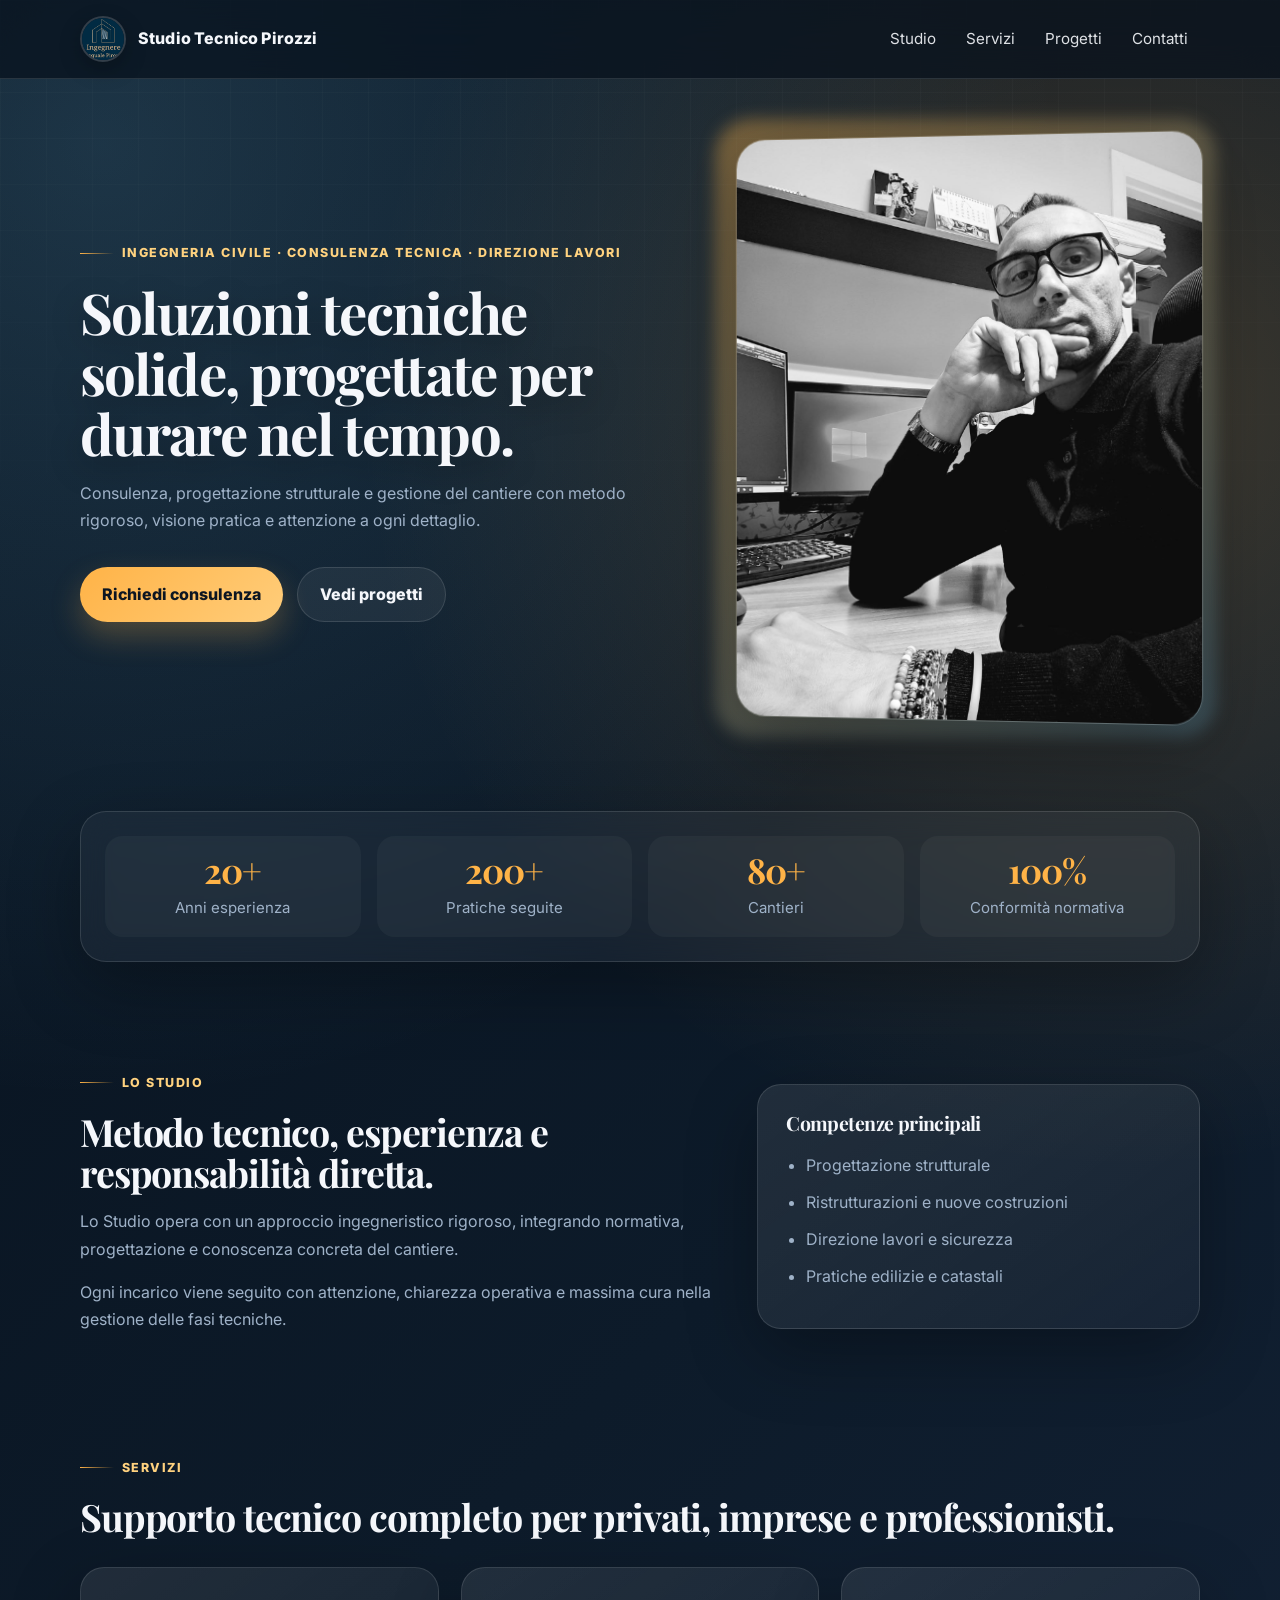
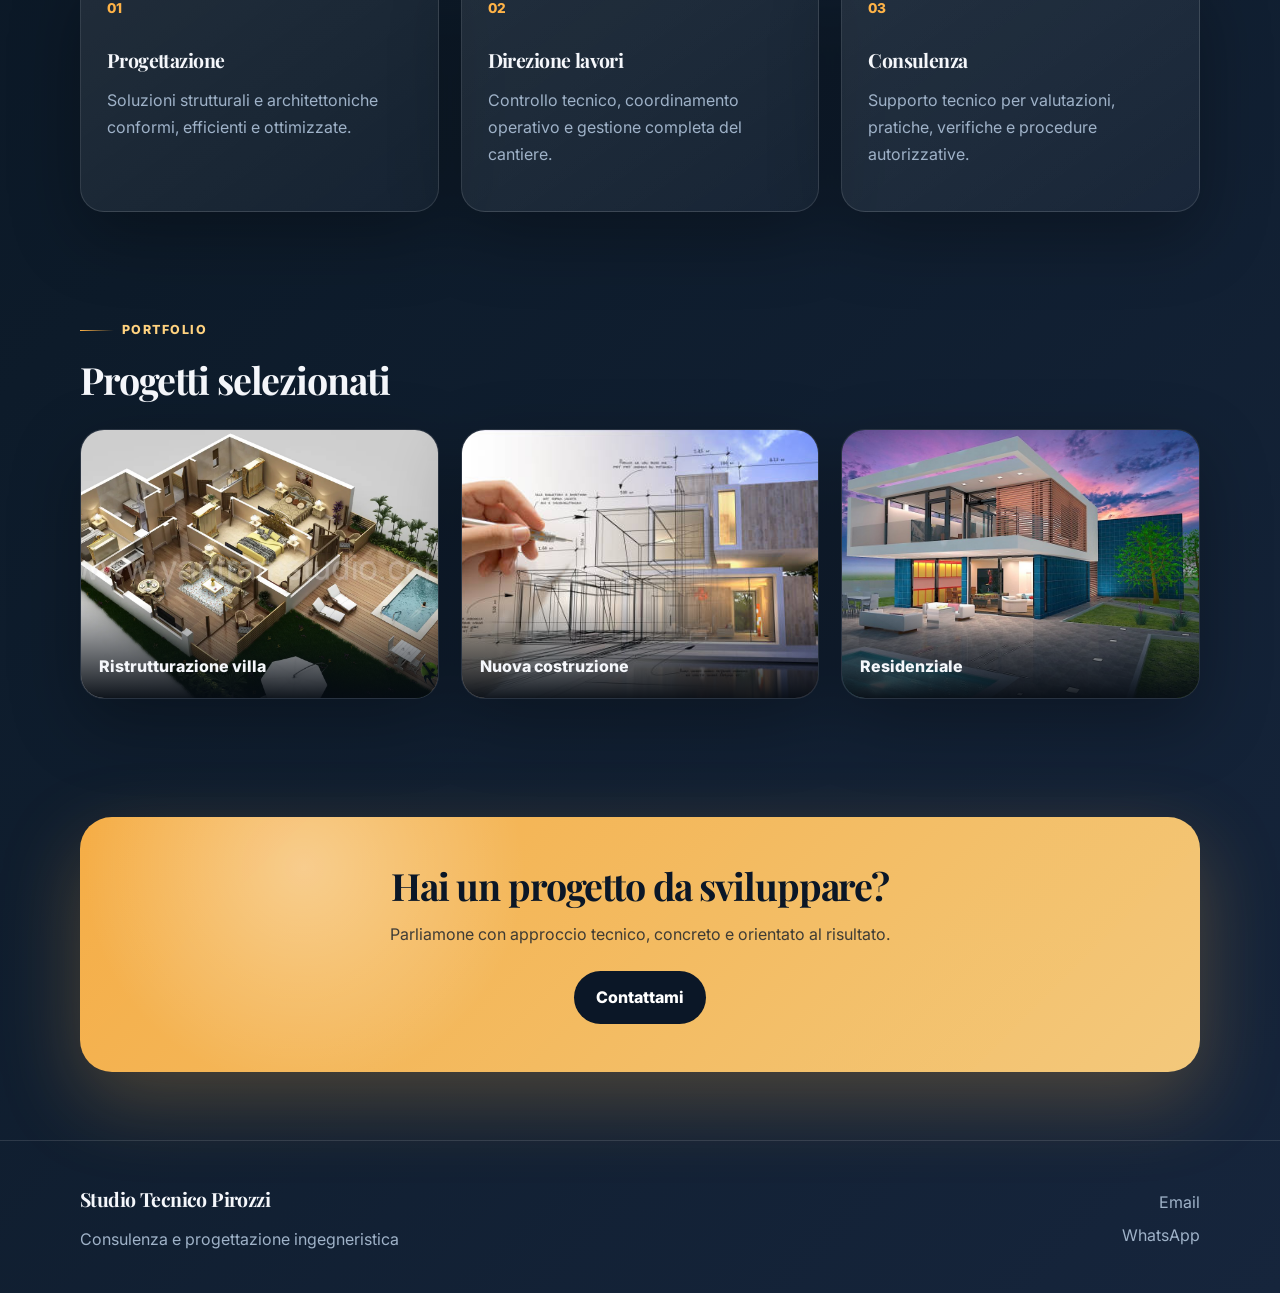
==== studio.html @ cd6d9fbd "Add files via upload" ====
<!DOCTYPE html>
<html lang="it">

<head>
    <meta charset="UTF-8" />
    <meta name="viewport" content="width=device-width, initial-scale=1" />

    <title>Studio Tecnico Pirozzi | Ingegneria e Consulenza</title>

    <link
        href="https://fonts.googleapis.com/css2?family=Inter:wght@300;400;500;600;700;800&family=Playfair+Display:wght@500;700;800&display=swap"
        rel="stylesheet">
    <link rel="stylesheet" href="style.css">
    <script src="site.js" defer></script>
</head>

<body>

    <!-- NAV -->
    <header class="nav">
        <div class="container nav-inner">
            <a href="index.html" class="brand" aria-label="Torna alla pagina iniziale">
                <img src="Assets/logo.jpg" alt="Logo Studio Tecnico Pirozzi">
                <span>Studio Tecnico Pirozzi</span>
            </a>

            <button class="nav-toggle" type="button" aria-label="Apri menu" aria-expanded="false" aria-controls="mainNav">
                <span></span>
                <span></span>
                <span></span>
            </button>

            <nav id="mainNav" aria-label="Navigazione principale">
                <a href="#chi">Studio</a>
                <a href="#servizi">Servizi</a>
                <a href="#lavori">Progetti</a>
                <a href="#contatti">Contatti</a>
            </nav>
        </div>
    </header>

    <!-- HERO -->
    <section class="hero">
        <div class="container hero-grid">

            <div class="hero-text">
                <span class="eyebrow">Ingegneria civile · Consulenza tecnica · Direzione lavori</span>

                <h1>Soluzioni tecniche solide, progettate per durare nel tempo.</h1>

                <p>
                    Consulenza, progettazione strutturale e gestione del cantiere con metodo rigoroso,
                    visione pratica e attenzione a ogni dettaglio.
                </p>

                <div class="hero-actions">
                    <a href="#contatti" class="btn-primary">Richiedi consulenza</a>
                    <a href="#lavori" class="btn-secondary">Vedi progetti</a>
                </div>
            </div>

            <div class="hero-image">
                <img src="Assets/my Photo.jpg" alt="Studio Tecnico Pirozzi">
            </div>

        </div>
    </section>

    <!-- NUMERI -->
    <section class="stats" aria-label="Numeri dello studio">
        <div class="container stats-grid">

            <div>
                <h2>20+</h2>
                <p>Anni esperienza</p>
            </div>

            <div>
                <h2>200+</h2>
                <p>Pratiche seguite</p>
            </div>

            <div>
                <h2>80+</h2>
                <p>Cantieri</p>
            </div>

            <div>
                <h2>100%</h2>
                <p>Conformità normativa</p>
            </div>

        </div>
    </section>

    <!-- CHI SONO -->
    <section id="chi" class="section">
        <div class="container split">

            <div>
                <span class="section-label">Lo Studio</span>
                <h2>Metodo tecnico, esperienza e responsabilità diretta.</h2>

                <p>
                    Lo Studio opera con un approccio ingegneristico rigoroso,
                    integrando normativa, progettazione e conoscenza concreta del cantiere.
                </p>

                <p>
                    Ogni incarico viene seguito con attenzione, chiarezza operativa e massima cura
                    nella gestione delle fasi tecniche.
                </p>
            </div>

            <div class="box">
                <h3>Competenze principali</h3>
                <ul>
                    <li>Progettazione strutturale</li>
                    <li>Ristrutturazioni e nuove costruzioni</li>
                    <li>Direzione lavori e sicurezza</li>
                    <li>Pratiche edilizie e catastali</li>
                </ul>
            </div>

        </div>
    </section>

    <!-- SERVIZI -->
    <section id="servizi" class="section dark">
        <div class="container">
            <span class="section-label">Servizi</span>
            <h2>Supporto tecnico completo per privati, imprese e professionisti.</h2>

            <div class="grid">

                <div class="card">
                    <span>01</span>
                    <h3>Progettazione</h3>
                    <p>Soluzioni strutturali e architettoniche conformi, efficienti e ottimizzate.</p>
                </div>

                <div class="card">
                    <span>02</span>
                    <h3>Direzione lavori</h3>
                    <p>Controllo tecnico, coordinamento operativo e gestione completa del cantiere.</p>
                </div>

                <div class="card">
                    <span>03</span>
                    <h3>Consulenza</h3>
                    <p>Supporto tecnico per valutazioni, pratiche, verifiche e procedure autorizzative.</p>
                </div>

            </div>
        </div>
    </section>

    <!-- PROGETTI -->
    <section id="lavori" class="section">
        <div class="container">
            <span class="section-label">Portfolio</span>
            <h2>Progetti selezionati</h2>

            <div class="projects">

                <article class="project">
                    <img src="Assets/Foto carousel/1.webp" alt="Ristrutturazione villa">
                    <div>
                        <span>Ristrutturazione villa</span>
                    </div>
                </article>

                <article class="project">
                    <img src="Assets/Foto carousel/2.jpg" alt="Nuova costruzione">
                    <div>
                        <span>Nuova costruzione</span>
                    </div>
                </article>

                <article class="project">
                    <img src="Assets/Foto carousel/3.jpg" alt="Progetto residenziale">
                    <div>
                        <span>Residenziale</span>
                    </div>
                </article>

            </div>
        </div>
    </section>

    <!-- CTA -->
    <section class="cta">
        <div class="container">
            <h2>Hai un progetto da sviluppare?</h2>
            <p>Parliamone con approccio tecnico, concreto e orientato al risultato.</p>
            <a href="tel:3396821431" class="btn-primary">Contattami</a>
        </div>
    </section>

    <!-- CONTATTI -->
    <footer id="contatti">
        <div class="container footer-grid">

            <div>
                <h3>Studio Tecnico Pirozzi</h3>
                <p>Consulenza e progettazione ingegneristica</p>
            </div>

            <div class="footer-contacts">
                <p><a href="mailto:">Email</a></p>
                <p><a href="https://wa.me/393396821431" target="_blank" rel="noopener">WhatsApp</a></p>
            </div>

        </div>
    </footer>

    <button id="btnTop" class="btn-top" aria-label="Torna in alto">↑</button>

</body>

</html>
---- style.css ----
:root {
    --bg: #07111d;
    --bg-alt: #0d1b2a;
    --surface: rgba(255, 255, 255, 0.06);
    --surface-strong: rgba(255, 255, 255, 0.1);
    --border: rgba(255, 255, 255, 0.12);

    --text: #f5f7fb;
    --text-muted: #9fb2c8;

    --accent: #ffb347;
    --accent-hover: #ffd27f;
    --accent-2: #7dd3fc;

    --shadow: 0 24px 70px rgba(0, 0, 0, 0.3);
}

* {
    box-sizing: border-box;
}

html {
    scroll-behavior: smooth;
}

body {
    margin: 0;
    font-family: Inter, sans-serif;
    background:
        radial-gradient(circle at 8% 5%, rgba(125, 211, 252, 0.18), transparent 32%),
        radial-gradient(circle at 88% 14%, rgba(255, 179, 71, 0.2), transparent 28%),
        linear-gradient(135deg, var(--bg), var(--bg-alt) 48%, #16253c);
    color: var(--text);
    line-height: 1.7;
    overflow-x: hidden;
}

body::before {
    content: "";
    position: fixed;
    inset: 0;
    pointer-events: none;
    background-image:
        linear-gradient(rgba(255, 255, 255, 0.025) 1px, transparent 1px),
        linear-gradient(90deg, rgba(255, 255, 255, 0.025) 1px, transparent 1px);
    background-size: 46px 46px;
    mask-image: linear-gradient(to bottom, black, transparent 70%);
}

img {
    max-width: 100%;
    display: block;
}

::selection {
    background: rgba(255, 179, 71, 0.35);
    color: var(--text);
}

.container {
    width: min(1120px, 92%);
    margin: auto;
}

h1,
h2,
h3 {
    font-family: "Playfair Display", serif;
    color: var(--text);
    margin: 0 0 16px;
    line-height: 1.08;
    letter-spacing: -0.03em;
}

h1 {
    font-size: clamp(2.05rem, 4.4vw, 3.7rem);
}

h2 {
    font-size: clamp(1.65rem, 3vw, 2.35rem);
}

h3 {
    font-size: 1.22rem;
}

p {
    color: var(--text-muted);
    margin: 0 0 1rem;
}

a {
    transition: all 0.25s ease;
}

.splash-page {
    min-height: 100vh;
    overflow: hidden;
}

.splash {
    position: relative;
    min-height: 100vh;
    display: grid;
    place-items: center;
    padding: 32px;
    isolation: isolate;
}

.splash::before {
    content: "";
    position: absolute;
    inset: 0;
    background:
        linear-gradient(115deg, transparent 0%, rgba(255, 255, 255, 0.08) 28%, transparent 46%),
        radial-gradient(circle at center, rgba(255, 255, 255, 0.06), transparent 42%);
    opacity: 0.9;
    pointer-events: none;
    animation: lightSweep 6s ease-in-out infinite;
}

.splash::after {
    content: "";
    position: absolute;
    inset: 12%;
    z-index: -1;
    background-image:
        radial-gradient(circle, rgba(255, 210, 127, 0.55) 0 2px, transparent 3px),
        radial-gradient(circle, rgba(125, 211, 252, 0.45) 0 1px, transparent 2px);
    background-position: 12% 24%, 82% 68%;
    background-size: 220px 220px, 180px 180px;
    opacity: 0.45;
    filter: blur(0.2px);
    animation: particlesDrift 14s linear infinite;
}

.splash-orb {
    position: absolute;
    width: 280px;
    height: 280px;
    border-radius: 50%;
    filter: blur(18px);
    opacity: 0.55;
    animation: floatOrb 7s ease-in-out infinite;
}

.splash-orb-one {
    top: 12%;
    left: 10%;
    background: radial-gradient(circle, rgba(125, 211, 252, 0.45), transparent 68%);
}

.splash-orb-two {
    right: 8%;
    bottom: 10%;
    background: radial-gradient(circle, rgba(255, 179, 71, 0.48), transparent 68%);
    animation-delay: -2.5s;
}

.splash-card {
    position: relative;
    z-index: 1;
    width: min(720px, 100%);
    padding: clamp(34px, 6vw, 64px);
    text-align: center;
    border: 0;
    border-radius: 0;
    background: transparent;
    box-shadow: none;
    backdrop-filter: none;
    animation: splashReveal 0.8s ease both;
}

.splash-logo-wrap {
    position: relative;
    width: clamp(172px, 20vw, 230px);
    height: clamp(172px, 20vw, 230px);
    display: grid;
    place-items: center;
    margin: 0 auto 34px;
    border-radius: 50%;
    background:
        radial-gradient(circle at 35% 25%, rgba(255, 255, 255, 0.35), transparent 24%),
        linear-gradient(135deg, rgba(255, 179, 71, 0.35), rgba(125, 211, 252, 0.2));
    box-shadow:
        0 34px 90px rgba(0, 0, 0, 0.36),
        0 0 72px rgba(255, 179, 71, 0.22),
        0 0 105px rgba(125, 211, 252, 0.12);
    animation: logoFloat 4.5s ease-in-out infinite;
}

.splash-logo-wrap::before,
.splash-logo-wrap::after {
    content: "";
    position: absolute;
    inset: -15px;
    border-radius: 50%;
    background: conic-gradient(from 90deg, transparent, rgba(255, 179, 71, 0.85), transparent, rgba(125, 211, 252, 0.65), transparent);
    z-index: -1;
    animation: rotateRing 8s linear infinite;
}

.splash-logo-wrap::after {
    inset: -28px;
    opacity: 0.45;
    filter: blur(14px);
    animation-duration: 11s;
    animation-direction: reverse;
}

.splash-logo {
    width: 78%;
    height: 78%;
    object-fit: cover;
    border-radius: 50%;
    border: 3px solid rgba(255, 255, 255, 0.36);
    box-shadow: 0 0 0 10px rgba(255, 255, 255, 0.055), 0 22px 55px rgba(0, 0, 0, 0.35);
}

.splash-kicker {
    display: inline-flex;
    margin-bottom: 18px;
    color: var(--accent-hover);
    font-size: 0.78rem;
    font-weight: 800;
    letter-spacing: 0.16em;
    text-transform: uppercase;
}

.splash-card h1 {
    max-width: 640px;
    margin-inline: auto;
    font-size: clamp(1.95rem, 4.4vw, 3.45rem);
    text-shadow: 0 18px 52px rgba(0, 0, 0, 0.32);
}

.splash-card p {
    max-width: 560px;
    margin: 0 auto 30px;
    font-size: 0.98rem;
}

.splash-button {
    min-width: 180px;
    animation: buttonPulse 2.4s ease-in-out infinite;
}

@keyframes splashReveal {
    from {
        opacity: 0;
        transform: translateY(18px) scale(0.98);
    }

    to {
        opacity: 1;
        transform: translateY(0) scale(1);
    }
}

@keyframes floatOrb {
    0%,
    100% {
        transform: translate3d(0, 0, 0) scale(1);
    }

    50% {
        transform: translate3d(18px, -22px, 0) scale(1.08);
    }
}

.nav {
    position: fixed;
    top: 0;
    width: 100%;
    z-index: 1000;
    background: rgba(7, 17, 29, 0.72);
    backdrop-filter: blur(20px);
    border-bottom: 1px solid var(--border);
}

.nav-inner {
    display: flex;
    justify-content: space-between;
    align-items: center;
    padding: 16px 0;
}

.brand {
    display: flex;
    align-items: center;
    gap: 12px;
    color: var(--text);
    text-decoration: none;
    font-weight: 800;
    letter-spacing: 0.01em;
}

.brand img {
    width: 46px;
    height: 46px;
    border-radius: 50%;
    border: 2px solid rgba(255, 255, 255, 0.16);
    object-fit: cover;
    box-shadow: 0 8px 22px rgba(0, 0, 0, 0.24);
}

nav {
    display: flex;
    align-items: center;
    gap: 6px;
}

nav a {
    color: var(--text);
    text-decoration: none;
    padding: 8px 12px;
    border-radius: 999px;
    font-size: 0.95rem;
    opacity: 0.9;
}

nav a:hover {
    background: rgba(255, 255, 255, 0.08);
    color: var(--accent-hover);
    opacity: 1;
}

.nav-toggle {
    display: none;
    width: 46px;
    height: 46px;
    border: 1px solid var(--border);
    border-radius: 14px;
    background: rgba(255, 255, 255, 0.06);
    cursor: pointer;
    padding: 11px;
}

.nav-toggle span {
    display: block;
    width: 100%;
    height: 2px;
    margin: 5px 0;
    border-radius: 999px;
    background: var(--text);
    transition: transform 0.25s ease, opacity 0.25s ease;
}

.nav-toggle.is-open span:nth-child(1) {
    transform: translateY(7px) rotate(45deg);
}

.nav-toggle.is-open span:nth-child(2) {
    opacity: 0;
}

.nav-toggle.is-open span:nth-child(3) {
    transform: translateY(-7px) rotate(-45deg);
}

.hero {
    padding: 135px 0 72px;
    position: relative;
}

.hero-grid {
    display: grid;
    grid-template-columns: 1.12fr 0.88fr;
    gap: 54px;
    align-items: center;
}

.hero-text {
    position: relative;
    z-index: 2;
}

.eyebrow,
.section-label {
    display: inline-flex;
    align-items: center;
    gap: 8px;
    margin-bottom: 18px;
    color: var(--accent-hover);
    font-size: 0.78rem;
    font-weight: 800;
    letter-spacing: 0.12em;
    text-transform: uppercase;
}

.eyebrow::before,
.section-label::before {
    content: "";
    width: 34px;
    height: 1px;
    background: linear-gradient(90deg, var(--accent), transparent);
}

.hero-text h1 {
    max-width: 700px;
    text-shadow: 0 10px 34px rgba(0, 0, 0, 0.32);
}

.hero-text p {
    max-width: 580px;
    margin-bottom: 2rem;
    color: var(--text-muted);
    font-size: 1rem;
}

.hero-actions {
    display: flex;
    gap: 14px;
    flex-wrap: wrap;
}

.btn-primary,
.btn-secondary {
    display: inline-flex;
    align-items: center;
    justify-content: center;
    min-height: 48px;
    padding: 13px 22px;
    border-radius: 999px;
    font-weight: 800;
    text-decoration: none;
}

.btn-primary {
    background: linear-gradient(135deg, var(--accent), #ffcd7a);
    color: #0d1622;
    box-shadow: 0 14px 30px rgba(255, 179, 71, 0.25);
}

.btn-primary:hover {
    transform: translateY(-2px);
    box-shadow: 0 18px 40px rgba(255, 179, 71, 0.38);
}

.btn-secondary {
    color: var(--text);
    background: rgba(255, 255, 255, 0.06);
    border: 1px solid var(--border);
}

.btn-secondary:hover {
    transform: translateY(-2px);
    background: rgba(255, 255, 255, 0.14);
}

.hero-image {
    position: relative;
}

.hero-image::before {
    content: "";
    position: absolute;
    inset: -16px;
    z-index: -1;
    border-radius: 36px;
    background: linear-gradient(135deg, rgba(255, 179, 71, 0.38), rgba(125, 211, 252, 0.22));
    filter: blur(8px);
}

.hero-image img {
    width: 100%;
    aspect-ratio: 4 / 5;
    object-fit: cover;
    border-radius: 30px;
    border: 1px solid rgba(255, 255, 255, 0.16);
    box-shadow: var(--shadow);
    transform: perspective(1200px) rotateY(-5deg);
}

.stats {
    padding: 18px 0 52px;
}

.stats-grid {
    display: grid;
    grid-template-columns: repeat(4, 1fr);
    gap: 16px;
    padding: 24px;
    text-align: center;
    background: rgba(255, 255, 255, 0.045);
    backdrop-filter: blur(16px);
    border: 1px solid var(--border);
    border-radius: 26px;
    box-shadow: var(--shadow);
}

.stats-grid > div {
    padding: 16px 12px;
    border-radius: 18px;
    background: rgba(255, 255, 255, 0.035);
}

.stats h2 {
    color: var(--accent);
    font-size: clamp(1.5rem, 2.8vw, 2.15rem);
    margin-bottom: 6px;
}

.stats p {
    margin: 0;
    font-size: 0.94rem;
}

.section {
    padding: 50px 0;
    position: relative;
}

.section.dark {
    background: transparent;
    border: 0;
}

.split {
    display: grid;
    grid-template-columns: 1.18fr 0.82fr;
    gap: 40px;
    align-items: center;
}

.box,
.card {
    background: linear-gradient(145deg, rgba(255, 255, 255, 0.085), rgba(255, 255, 255, 0.035));
    border: 1px solid var(--border);
    border-radius: 24px;
    box-shadow: var(--shadow);
}

.box {
    padding: 28px;
}

.box h3 {
    margin-bottom: 18px;
}

.box ul {
    padding-left: 20px;
    margin: 0;
    color: var(--text-muted);
}

.box li {
    margin-bottom: 10px;
}

.grid {
    display: grid;
    grid-template-columns: repeat(3, 1fr);
    gap: 22px;
    margin-top: 30px;
}

.card {
    padding: 26px;
    transition: transform 0.3s ease, border-color 0.3s ease, box-shadow 0.3s ease;
}

.card > span {
    display: inline-flex;
    margin-bottom: 30px;
    color: var(--accent);
    font-weight: 800;
    font-size: 0.85rem;
}

.card:hover {
    transform: translateY(-7px);
    border-color: rgba(255, 179, 71, 0.58);
    box-shadow: 0 28px 68px rgba(0, 0, 0, 0.35);
}

.projects {
    display: grid;
    grid-template-columns: repeat(3, 1fr);
    gap: 22px;
    margin-top: 30px;
}

.project {
    position: relative;
    overflow: hidden;
    border-radius: 24px;
    border: 1px solid var(--border);
    box-shadow: var(--shadow);
    background: #0b1727;
}

.project img {
    width: 100%;
    aspect-ratio: 4 / 3;
    object-fit: cover;
    transition: transform 0.45s ease, filter 0.3s ease;
}

.project:hover img {
    transform: scale(1.08);
    filter: saturate(1.12) contrast(1.03);
}

.project div {
    position: absolute;
    inset: auto 0 0 0;
    padding: 50px 18px 18px;
    background: linear-gradient(180deg, transparent, rgba(5, 11, 19, 0.95));
    color: var(--text);
}

.project span {
    font-weight: 800;
}

.cta {
    padding: 68px 0;
    text-align: center;
}

.cta .container {
    background:
        radial-gradient(circle at 20% 20%, rgba(255, 255, 255, 0.35), transparent 24%),
        linear-gradient(135deg, rgba(255, 179, 71, 0.96), rgba(255, 210, 127, 0.95));
    color: #0b1727;
    border-radius: 32px;
    padding: 48px 26px;
    box-shadow: 0 28px 80px rgba(255, 179, 71, 0.25);
}

.cta h2 {
    color: #0b1727;
}

.cta p {
    color: rgba(11, 23, 39, 0.78);
    margin-bottom: 22px;
}

.cta .btn-primary {
    background: #0b1727;
    color: #fff;
    box-shadow: none;
}

.cta .btn-primary:hover {
    background: #13253d;
}

footer {
    padding: 48px 0 34px;
    border-top: 1px solid var(--border);
}

.footer-grid {
    display: flex;
    justify-content: space-between;
    gap: 24px;
    align-items: flex-start;
}

.footer-grid p {
    margin: 0 0 6px;
}

.footer-contacts {
    text-align: right;
}

.footer-contacts a {
    color: var(--text-muted);
    text-decoration: none;
}

.footer-contacts a:hover {
    color: var(--accent-hover);
}

.btn-top {
    position: fixed;
    right: 24px;
    bottom: 24px;
    width: 52px;
    height: 52px;
    border: none;
    border-radius: 50%;
    background: linear-gradient(135deg, var(--accent), #ffcd7a);
    color: #0d1622;
    font-size: 22px;
    font-weight: 800;
    cursor: pointer;
    box-shadow: 0 14px 32px rgba(255, 179, 71, 0.28);
    z-index: 1100;
    display: none;
}

.btn-top:hover {
    transform: translateY(-3px);
}

@media (max-width: 960px) {
    .hero-grid,
    .split,
    .grid,
    .projects,
    .stats-grid {
        grid-template-columns: 1fr;
    }

    .hero {
        padding-top: 120px;
    }

    .hero-image img {
        max-width: 500px;
        margin: 0 auto;
        transform: none;
    }

    .stats-grid {
        padding: 18px;
    }
}

@media (max-width: 760px) {
    .nav-inner {
        position: relative;
        flex-direction: row;
        gap: 14px;
    }

    .brand span {
        font-size: 0.95rem;
    }

    .nav-toggle {
        display: block;
        margin-left: auto;
    }

    nav {
        position: absolute;
        top: calc(100% + 12px);
        left: 0;
        right: 0;
        display: grid;
        gap: 8px;
        padding: 14px;
        border: 1px solid var(--border);
        border-radius: 20px;
        background: rgba(7, 17, 29, 0.96);
        box-shadow: var(--shadow);
        backdrop-filter: blur(18px);
        opacity: 0;
        pointer-events: none;
        transform: translateY(-8px);
        transition: opacity 0.25s ease, transform 0.25s ease;
    }

    nav.is-open {
        opacity: 1;
        pointer-events: auto;
        transform: translateY(0);
    }

    nav a {
        padding: 12px 14px;
        font-size: 0.95rem;
        background: rgba(255, 255, 255, 0.04);
    }

    .hero {
        padding-top: 104px;
        padding-bottom: 38px;
    }

    .stats {
        padding: 12px 0 34px;
    }

    .section {
        padding: 0 0 34px 0;
    }

    .grid,
    .projects {
        margin-top: 22px;
    }

    .cta {
        padding: 46px 0;
    }

    .cta .container {
        padding: 36px 22px;
    }

    footer {
        padding: 36px 0 28px;
    }

    .hero-actions {
        flex-direction: column;
        align-items: stretch;
    }

    .footer-grid,
    .footer-contacts {
        flex-direction: column;
        text-align: left;
    }

    .btn-top {
        right: 16px;
        bottom: 16px;
    }
}

@keyframes logoFloat {
    0%,
    100% {
        transform: translateY(0) scale(1);
    }

    50% {
        transform: translateY(-10px) scale(1.035);
    }
}

@keyframes rotateRing {
    to {
        transform: rotate(360deg);
    }
}

@keyframes softGlow {
    0%,
    100% {
        opacity: 0.52;
        transform: scale(0.98);
    }

    50% {
        opacity: 0.9;
        transform: scale(1.08);
    }
}

@keyframes lightSweep {
    0%,
    100% {
        transform: translateX(-8%) skewX(-8deg);
        opacity: 0.45;
    }

    50% {
        transform: translateX(8%) skewX(-8deg);
        opacity: 0.95;
    }
}

@keyframes particlesDrift {
    to {
        background-position: 12% -196px, 82% -112px;
    }
}

@keyframes buttonPulse {
    0%,
    100% {
        box-shadow: 0 14px 30px rgba(255, 179, 71, 0.25);
    }

    50% {
        box-shadow: 0 18px 44px rgba(255, 179, 71, 0.46), 0 0 26px rgba(255, 179, 71, 0.22);
    }
}
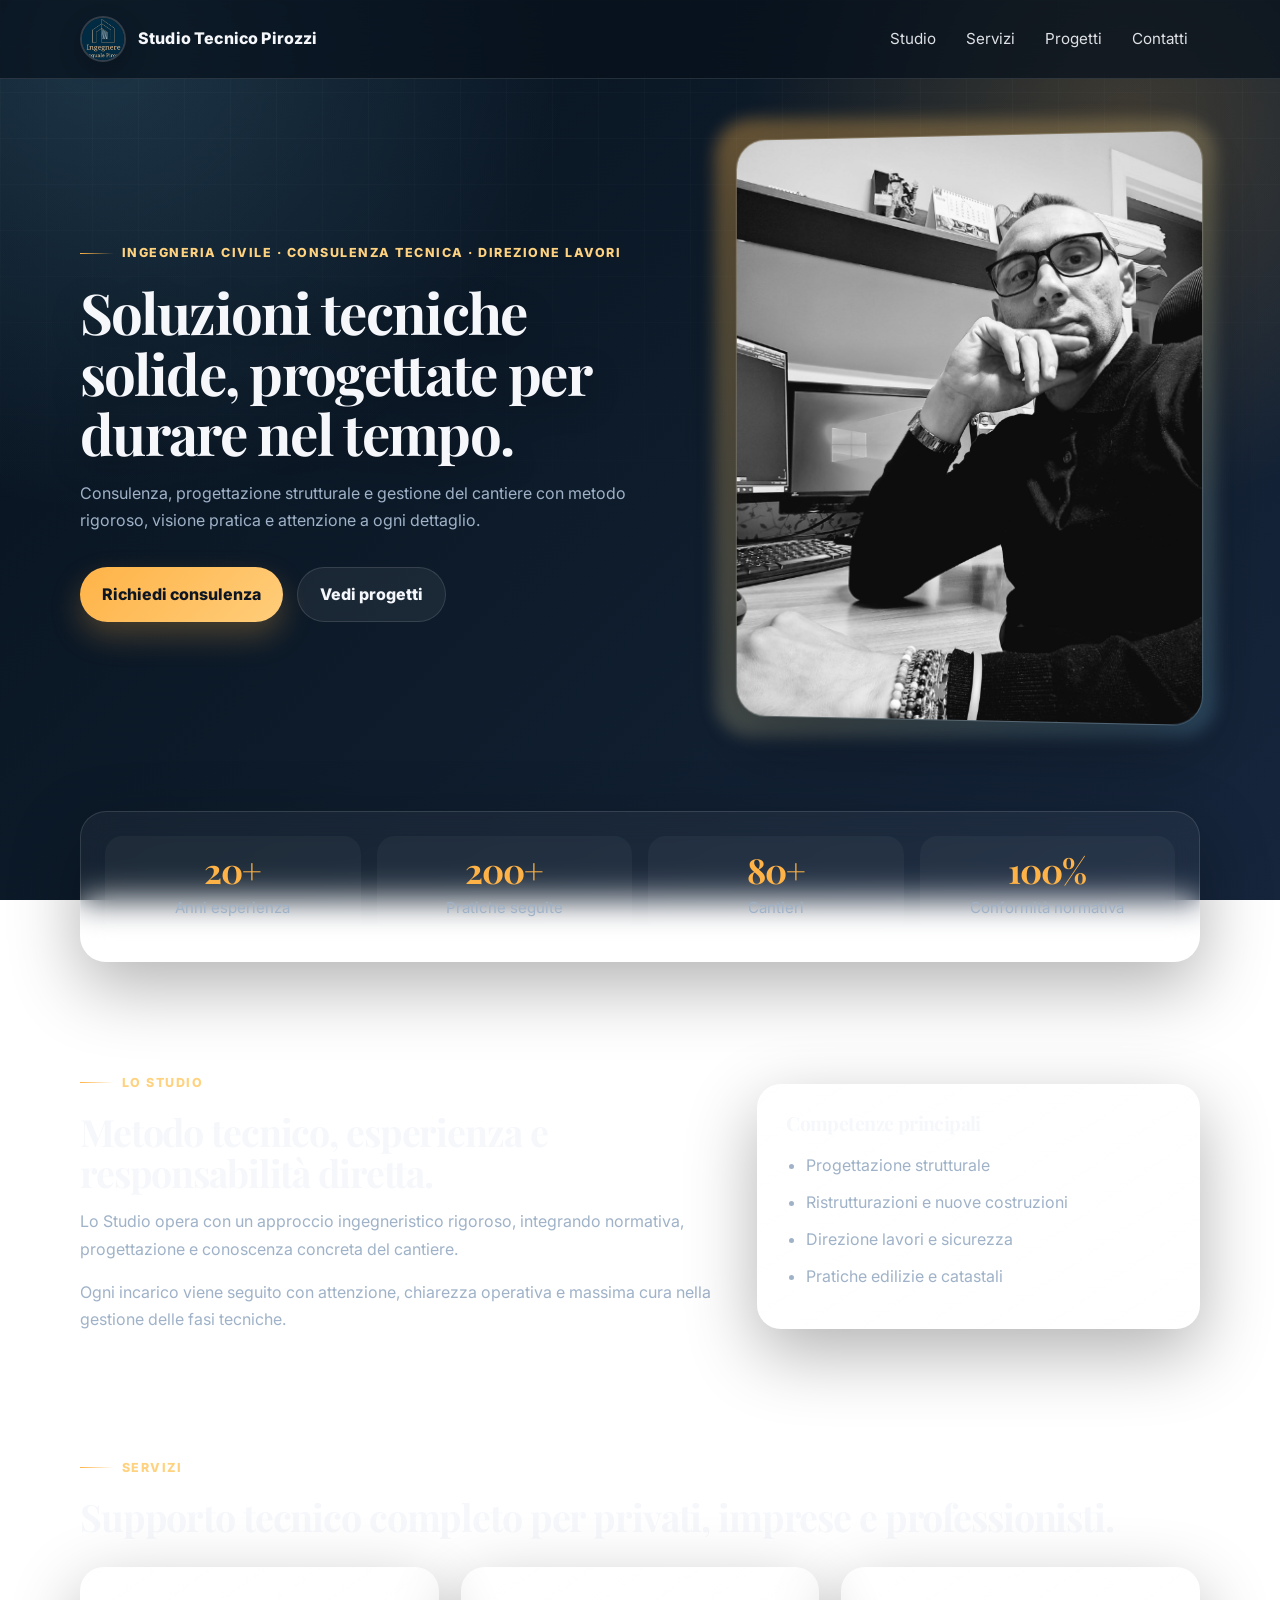
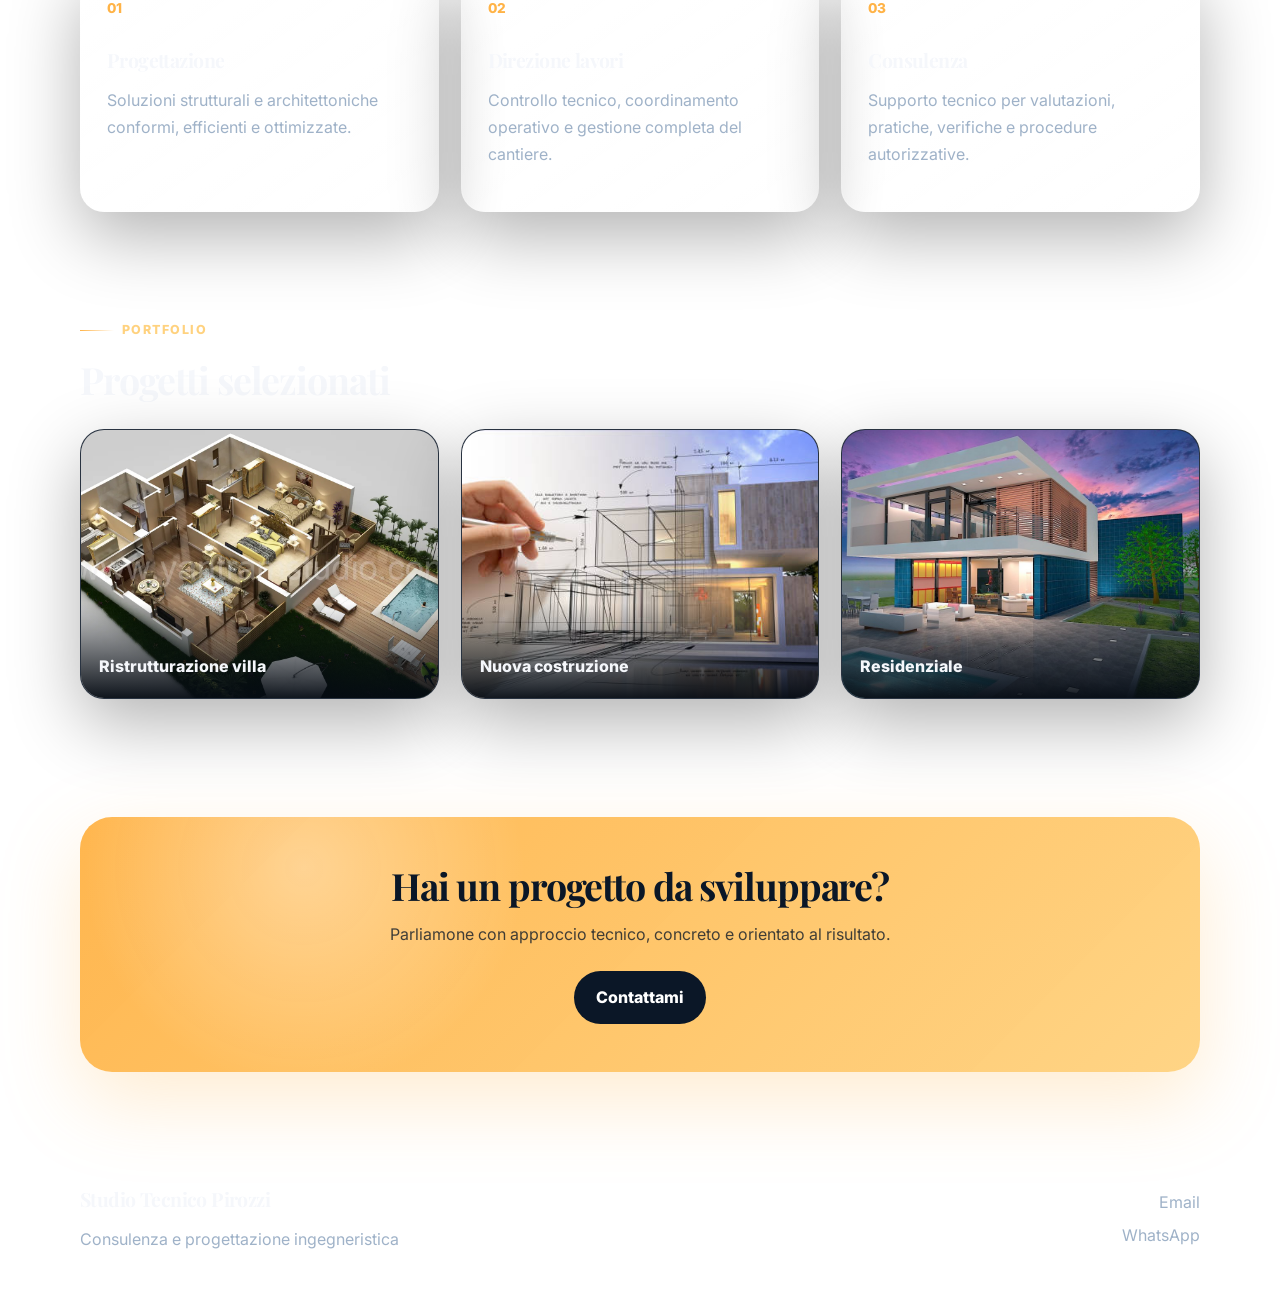
==== commit 50c6d764: "Add files via upload" ====
--- a/studio.html
+++ b/studio.html
@@ -6,6 +6,8 @@
     <meta name="viewport" content="width=device-width, initial-scale=1" />
 
     <title>Studio Tecnico Pirozzi | Ingegneria e Consulenza</title>
+
+    <link rel="icon" type="image/jpeg" href="Assets/logo.jpg">
 
     <link
         href="https://fonts.googleapis.com/css2?family=Inter:wght@300;400;500;600;700;800&family=Playfair+Display:wght@500;700;800&display=swap"
--- a/style.css
+++ b/style.css
@@ -30,6 +30,9 @@
         radial-gradient(circle at 8% 5%, rgba(125, 211, 252, 0.18), transparent 32%),
         radial-gradient(circle at 88% 14%, rgba(255, 179, 71, 0.2), transparent 28%),
         linear-gradient(135deg, var(--bg), var(--bg-alt) 48%, #16253c);
+    background-repeat: no-repeat;
+    background-size: cover;
+    background-attachment: fixed;
     color: var(--text);
     line-height: 1.7;
     overflow-x: hidden;
@@ -126,10 +129,15 @@
     z-index: -1;
     background-image:
         radial-gradient(circle, rgba(255, 210, 127, 0.55) 0 2px, transparent 3px),
-        radial-gradient(circle, rgba(125, 211, 252, 0.45) 0 1px, transparent 2px);
-    background-position: 12% 24%, 82% 68%;
-    background-size: 220px 220px, 180px 180px;
-    opacity: 0.45;
+        radial-gradient(circle, rgba(125, 211, 252, 0.45) 0 1px, transparent 2px),
+        radial-gradient(circle, rgba(255, 255, 255, 0.42) 0 1px, transparent 2px),
+        radial-gradient(circle, rgba(255, 179, 71, 0.38) 0 1px, transparent 2px),
+        radial-gradient(circle, rgba(125, 211, 252, 0.35) 0 2px, transparent 3px),
+        radial-gradient(circle, rgba(255, 255, 255, 0.3) 0 1px, transparent 2px);
+    background-position: 12% 24%, 82% 68%, 30% 78%, 68% 18%, 48% 42%, 92% 34%;
+    background-size: 220px 220px, 180px 180px, 150px 150px, 130px 130px, 190px 190px, 110px 110px;
+    background-repeat: no-repeat;
+    opacity: 0.58;
     filter: blur(0.2px);
     animation: particlesDrift 14s linear infinite;
 }
@@ -725,6 +733,38 @@
 }
 
 @media (max-width: 760px) {
+    html {
+        background: var(--bg);
+    }
+
+    body {
+        background: var(--bg);
+        background-attachment: scroll;
+        background-repeat: no-repeat;
+        background-size: 100% 100%;
+        background-position: center top;
+    }
+
+    .splash {
+        overflow: hidden;
+    }
+
+    .splash::before {
+        background-size: 180% 100%, cover;
+        background-repeat: no-repeat;
+    }
+
+    .splash::after {
+        inset: 6%;
+        background-size: 170px 170px, 140px 140px, 120px 120px, 105px 105px, 145px 145px, 95px 95px;
+        background-repeat: no-repeat;
+    }
+
+    .splash-logo {
+        width: 84%;
+        height: 84%;
+    }
+
     .nav-inner {
         position: relative;
         flex-direction: row;
@@ -776,6 +816,10 @@
         padding-bottom: 38px;
     }
 
+    .hero-image {
+        order: -1;
+    }
+
     .stats {
         padding: 12px 0 34px;
     }
@@ -863,7 +907,7 @@
 
 @keyframes particlesDrift {
     to {
-        background-position: 12% -196px, 82% -112px;
+        background-position: 12% -196px, 82% -112px, 30% -72px, 68% -140px, 48% -96px, 92% -62px;
     }
 }
 
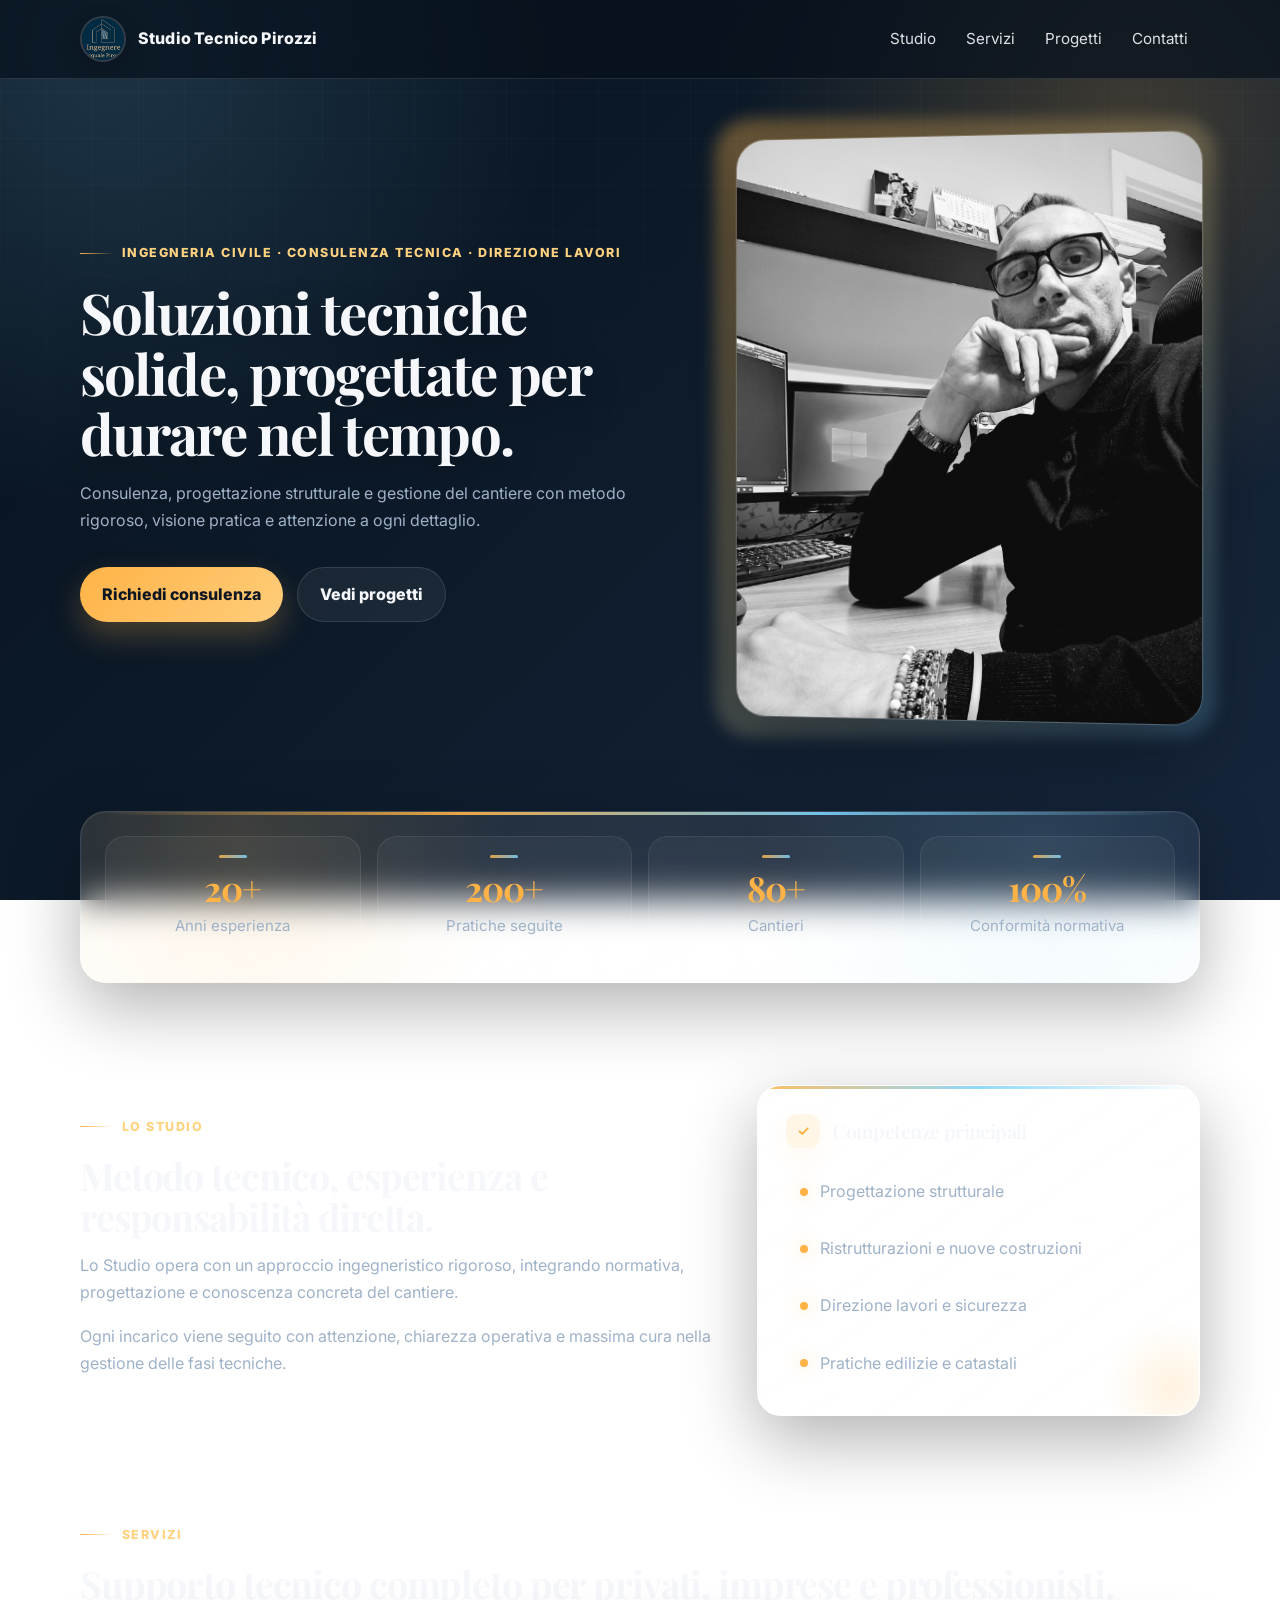
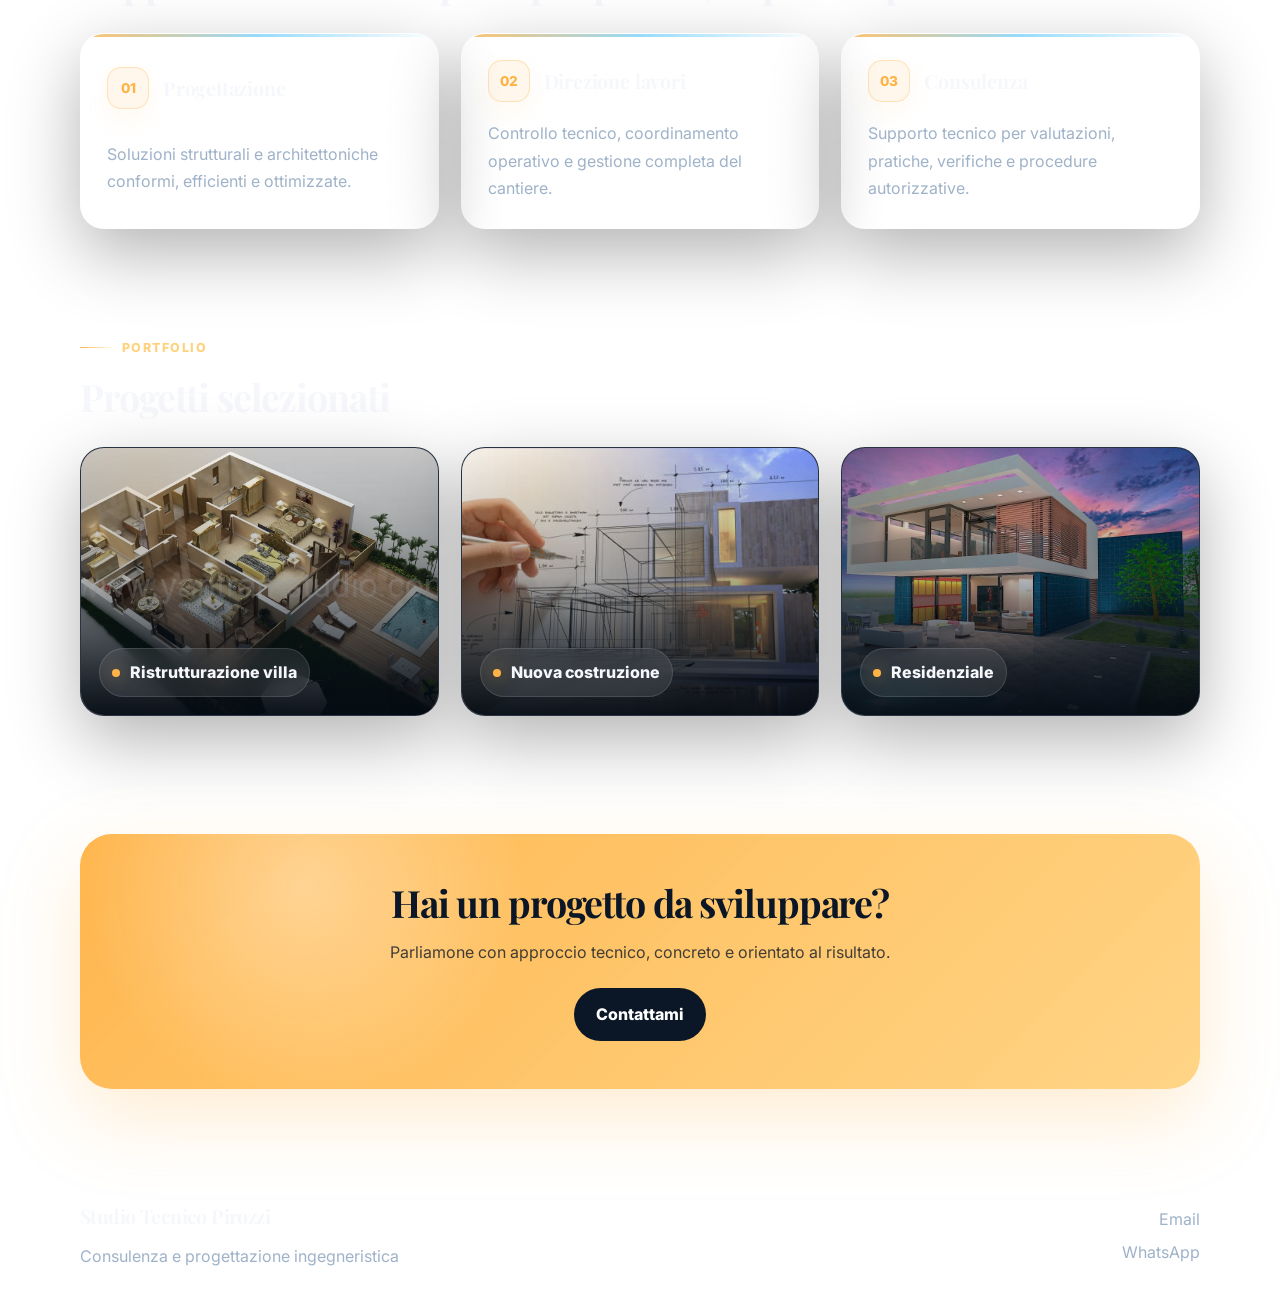
==== commit a30fa219: "Add files via upload" ====
--- a/studio.html
+++ b/studio.html
@@ -210,7 +210,7 @@
 
             <div class="footer-contacts">
                 <p><a href="mailto:">Email</a></p>
-                <p><a href="https://wa.me/393396821431" target="_blank" rel="noopener">WhatsApp</a></p>
+                <p><a href="https://wa.me/393396821431" class="whatsapp-link" data-app-url="whatsapp://send?phone=393396821431" data-web-url="https://wa.me/393396821431">WhatsApp</a></p>
             </div>
 
         </div>
--- a/style.css
+++ b/style.css
@@ -485,28 +485,75 @@
 }
 
 .stats-grid {
+    position: relative;
+    overflow: hidden;
     display: grid;
     grid-template-columns: repeat(4, 1fr);
     gap: 16px;
     padding: 24px;
     text-align: center;
-    background: rgba(255, 255, 255, 0.045);
-    backdrop-filter: blur(16px);
+    background:
+        radial-gradient(circle at 14% 18%, rgba(255, 179, 71, 0.14), transparent 28%),
+        radial-gradient(circle at 86% 20%, rgba(125, 211, 252, 0.12), transparent 30%),
+        linear-gradient(145deg, rgba(255, 255, 255, 0.075), rgba(255, 255, 255, 0.03));
+    backdrop-filter: blur(18px);
     border: 1px solid var(--border);
     border-radius: 26px;
-    box-shadow: var(--shadow);
+    box-shadow: var(--shadow), 0 0 0 1px rgba(255, 255, 255, 0.035) inset;
+}
+
+.stats-grid::before {
+    content: "";
+    position: absolute;
+    inset: 0;
+    background: linear-gradient(90deg, transparent, rgba(255, 255, 255, 0.08), transparent);
+    opacity: 0.55;
+    pointer-events: none;
+}
+
+.stats-grid::after {
+    content: "";
+    position: absolute;
+    left: 24px;
+    right: 24px;
+    top: 0;
+    height: 3px;
+    background: linear-gradient(90deg, transparent, var(--accent), var(--accent-2), transparent);
+    opacity: 0.9;
 }
 
 .stats-grid > div {
-    padding: 16px 12px;
-    border-radius: 18px;
-    background: rgba(255, 255, 255, 0.035);
+    position: relative;
+    z-index: 1;
+    padding: 18px 14px;
+    border: 1px solid rgba(255, 255, 255, 0.08);
+    border-radius: 20px;
+    background: rgba(255, 255, 255, 0.045);
+    transition: transform 0.3s ease, background 0.3s ease, border-color 0.3s ease;
+}
+
+.stats-grid > div::before {
+    content: "";
+    display: block;
+    width: 28px;
+    height: 3px;
+    margin: 0 auto 12px;
+    border-radius: 999px;
+    background: linear-gradient(90deg, var(--accent), var(--accent-2));
+    opacity: 0.85;
+}
+
+.stats-grid > div:hover {
+    transform: translateY(-4px);
+    border-color: rgba(255, 179, 71, 0.38);
+    background: rgba(255, 255, 255, 0.075);
 }
 
 .stats h2 {
     color: var(--accent);
     font-size: clamp(1.5rem, 2.8vw, 2.15rem);
     margin-bottom: 6px;
+    text-shadow: 0 0 24px rgba(255, 179, 71, 0.18);
 }
 
 .stats p {
@@ -540,21 +587,86 @@
 }
 
 .box {
+    position: relative;
+    overflow: hidden;
     padding: 28px;
 }
 
+.box::before {
+    content: "";
+    position: absolute;
+    top: 0;
+    left: 0;
+    width: 100%;
+    height: 3px;
+    background: linear-gradient(90deg, var(--accent), var(--accent-2), transparent);
+    opacity: 0.85;
+}
+
+.box::after {
+    content: "";
+    position: absolute;
+    right: -42px;
+    bottom: -42px;
+    width: 140px;
+    height: 140px;
+    border-radius: 50%;
+    background: radial-gradient(circle, rgba(255, 179, 71, 0.16), transparent 68%);
+    pointer-events: none;
+}
+
 .box h3 {
-    margin-bottom: 18px;
+    display: flex;
+    align-items: center;
+    gap: 12px;
+    margin-bottom: 20px;
+}
+
+.box h3::before {
+    content: "✓";
+    display: inline-flex;
+    align-items: center;
+    justify-content: center;
+    width: 34px;
+    height: 34px;
+    border-radius: 12px;
+    background: rgba(255, 179, 71, 0.12);
+    color: var(--accent);
+    font-family: Inter, sans-serif;
+    font-size: 0.9rem;
+    box-shadow: 0 10px 24px rgba(255, 179, 71, 0.08);
 }
 
 .box ul {
-    padding-left: 20px;
+    position: relative;
+    z-index: 1;
+    display: grid;
+    gap: 10px;
+    padding-left: 0;
     margin: 0;
     color: var(--text-muted);
+    list-style: none;
 }
 
 .box li {
-    margin-bottom: 10px;
+    position: relative;
+    padding: 10px 12px 10px 34px;
+    margin-bottom: 0;
+    border-radius: 14px;
+    background: rgba(255, 255, 255, 0.035);
+}
+
+.box li::before {
+    content: "";
+    position: absolute;
+    left: 14px;
+    top: 50%;
+    width: 8px;
+    height: 8px;
+    border-radius: 50%;
+    background: var(--accent);
+    box-shadow: 0 0 16px rgba(255, 179, 71, 0.5);
+    transform: translateY(-50%);
 }
 
 .grid {
@@ -565,16 +677,51 @@
 }
 
 .card {
+    display: grid;
+    grid-template-columns: auto 1fr;
+    align-items: center;
+    column-gap: 14px;
+    position: relative;
+    overflow: hidden;
     padding: 26px;
     transition: transform 0.3s ease, border-color 0.3s ease, box-shadow 0.3s ease;
 }
 
+.card::before {
+    content: "";
+    position: absolute;
+    top: 0;
+    left: 0;
+    width: 100%;
+    height: 3px;
+    background: linear-gradient(90deg, var(--accent), var(--accent-2), transparent);
+    opacity: 0.8;
+}
+
 .card > span {
     display: inline-flex;
-    margin-bottom: 30px;
+    align-items: center;
+    justify-content: center;
+    width: 42px;
+    height: 42px;
+    border: 1px solid rgba(255, 179, 71, 0.32);
+    border-radius: 14px;
+    background: rgba(255, 179, 71, 0.1);
     color: var(--accent);
     font-weight: 800;
     font-size: 0.85rem;
+    box-shadow: 0 10px 24px rgba(255, 179, 71, 0.08);
+}
+
+.card h3 {
+    margin: 0;
+    letter-spacing: -0.01em;
+}
+
+.card p {
+    grid-column: 1 / -1;
+    margin-top: 18px;
+    margin-bottom: 0;
 }
 
 .card:hover {
@@ -597,6 +744,43 @@
     border: 1px solid var(--border);
     box-shadow: var(--shadow);
     background: #0b1727;
+    isolation: isolate;
+    transition: transform 0.3s ease, border-color 0.3s ease, box-shadow 0.3s ease;
+}
+
+.project::before {
+    content: "";
+    position: absolute;
+    inset: 0;
+    z-index: 1;
+    background:
+        linear-gradient(180deg, rgba(7, 17, 29, 0.04), rgba(7, 17, 29, 0.72)),
+        radial-gradient(circle at 18% 18%, rgba(255, 179, 71, 0.22), transparent 36%);
+    opacity: 0.82;
+    pointer-events: none;
+    transition: opacity 0.3s ease;
+}
+
+.project::after {
+    content: "↗";
+    position: absolute;
+    top: 16px;
+    right: 16px;
+    z-index: 3;
+    display: inline-flex;
+    align-items: center;
+    justify-content: center;
+    width: 40px;
+    height: 40px;
+    border: 1px solid rgba(255, 255, 255, 0.18);
+    border-radius: 50%;
+    background: rgba(255, 255, 255, 0.1);
+    color: var(--text);
+    font-weight: 800;
+    backdrop-filter: blur(12px);
+    transform: translate(8px, -8px);
+    opacity: 0;
+    transition: opacity 0.3s ease, transform 0.3s ease, background 0.3s ease;
 }
 
 .project img {
@@ -606,6 +790,22 @@
     transition: transform 0.45s ease, filter 0.3s ease;
 }
 
+.project:hover {
+    transform: translateY(-7px);
+    border-color: rgba(255, 179, 71, 0.48);
+    box-shadow: 0 30px 75px rgba(0, 0, 0, 0.38);
+}
+
+.project:hover::before {
+    opacity: 0.96;
+}
+
+.project:hover::after {
+    opacity: 1;
+    transform: translate(0, 0);
+    background: rgba(255, 179, 71, 0.18);
+}
+
 .project:hover img {
     transform: scale(1.08);
     filter: saturate(1.12) contrast(1.03);
@@ -614,13 +814,31 @@
 .project div {
     position: absolute;
     inset: auto 0 0 0;
-    padding: 50px 18px 18px;
-    background: linear-gradient(180deg, transparent, rgba(5, 11, 19, 0.95));
+    z-index: 2;
+    padding: 70px 18px 18px;
+    background: linear-gradient(180deg, transparent, rgba(5, 11, 19, 0.92));
     color: var(--text);
 }
 
 .project span {
+    display: inline-flex;
+    align-items: center;
+    gap: 10px;
+    padding: 10px 12px;
+    border: 1px solid rgba(255, 255, 255, 0.12);
+    border-radius: 999px;
+    background: rgba(255, 255, 255, 0.09);
+    backdrop-filter: blur(12px);
     font-weight: 800;
+}
+
+.project span::before {
+    content: "";
+    width: 8px;
+    height: 8px;
+    border-radius: 50%;
+    background: var(--accent);
+    box-shadow: 0 0 16px rgba(255, 179, 71, 0.5);
 }
 
 .cta {
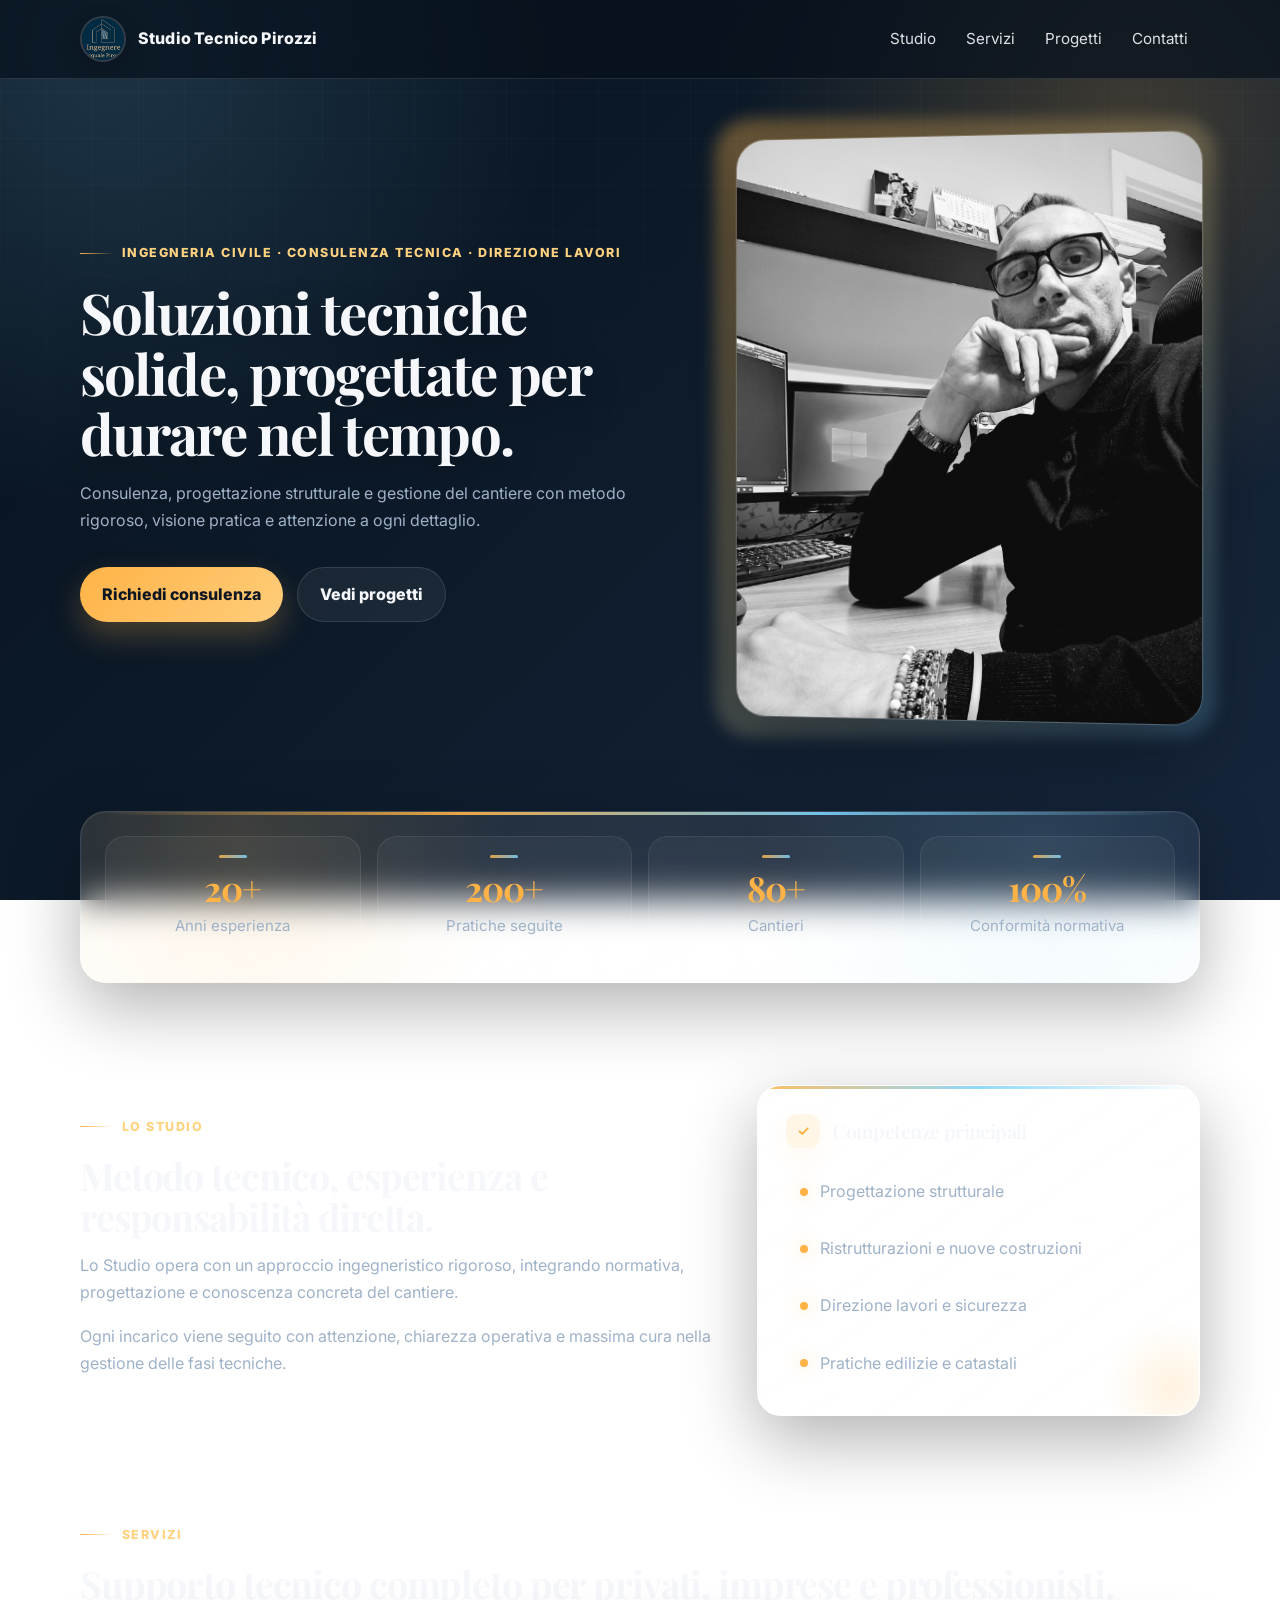
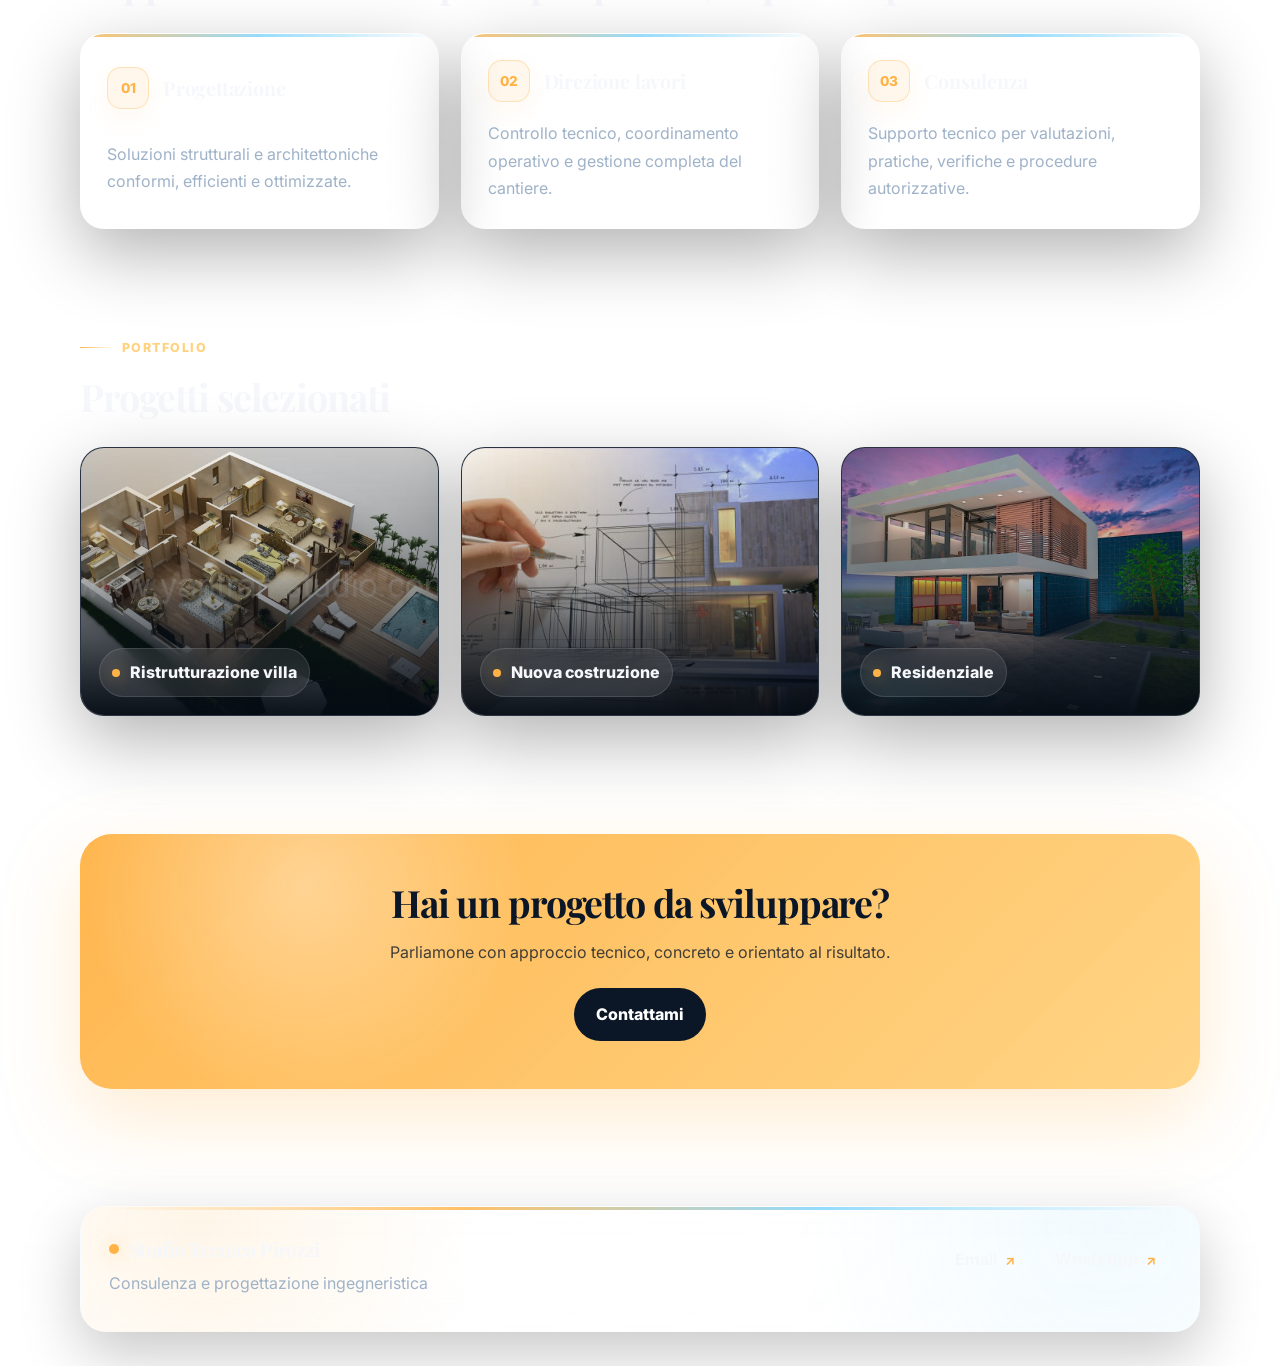
==== commit 0e3fb93d: "Add files via upload" ====
--- a/studio.html
+++ b/studio.html
@@ -210,7 +210,7 @@
 
             <div class="footer-contacts">
                 <p><a href="mailto:">Email</a></p>
-                <p><a href="https://wa.me/393396821431" class="whatsapp-link" data-app-url="whatsapp://send?phone=393396821431" data-web-url="https://wa.me/393396821431">WhatsApp</a></p>
+                <p><a href="https://wa.me/393396821431?text=Salve%2C%20vorrei%20richiedere%20una%20consulenza" target="_blank" rel="noopener">WhatsApp</a></p>
             </div>
 
         </div>
--- a/style.css
+++ b/style.css
@@ -878,13 +878,52 @@
 footer {
     padding: 48px 0 34px;
     border-top: 1px solid var(--border);
+    background: linear-gradient(180deg, transparent, rgba(255, 255, 255, 0.025));
 }
 
 .footer-grid {
+    position: relative;
+    overflow: hidden;
     display: flex;
     justify-content: space-between;
     gap: 24px;
     align-items: flex-start;
+    padding: 28px;
+    border: 1px solid var(--border);
+    border-radius: 26px;
+    background:
+        radial-gradient(circle at 10% 15%, rgba(255, 179, 71, 0.12), transparent 28%),
+        radial-gradient(circle at 92% 18%, rgba(125, 211, 252, 0.1), transparent 30%),
+        linear-gradient(145deg, rgba(255, 255, 255, 0.065), rgba(255, 255, 255, 0.025));
+    box-shadow: 0 22px 60px rgba(0, 0, 0, 0.22);
+    backdrop-filter: blur(16px);
+}
+
+.footer-grid::before {
+    content: "";
+    position: absolute;
+    top: 0;
+    left: 28px;
+    right: 28px;
+    height: 3px;
+    background: linear-gradient(90deg, transparent, var(--accent), var(--accent-2), transparent);
+    opacity: 0.82;
+}
+
+.footer-grid h3 {
+    display: inline-flex;
+    align-items: center;
+    gap: 10px;
+    margin-bottom: 10px;
+}
+
+.footer-grid h3::before {
+    content: "";
+    width: 10px;
+    height: 10px;
+    border-radius: 50%;
+    background: var(--accent);
+    box-shadow: 0 0 18px rgba(255, 179, 71, 0.55);
 }
 
 .footer-grid p {
@@ -892,16 +931,47 @@
 }
 
 .footer-contacts {
+    display: flex;
+    gap: 10px;
+    flex-wrap: wrap;
+    justify-content: flex-end;
     text-align: right;
 }
 
+.footer-contacts p {
+    margin: 0;
+}
+
 .footer-contacts a {
-    color: var(--text-muted);
+    display: inline-flex;
+    align-items: center;
+    gap: 8px;
+    min-height: 42px;
+    padding: 10px 14px;
+    border: 1px solid rgba(255, 255, 255, 0.1);
+    border-radius: 999px;
+    background: rgba(255, 255, 255, 0.045);
+    color: var(--text);
     text-decoration: none;
+    font-weight: 700;
+}
+
+.footer-contacts a::after {
+    content: "↗";
+    color: var(--accent);
+    font-size: 0.82rem;
+    transition: transform 0.25s ease;
 }
 
 .footer-contacts a:hover {
     color: var(--accent-hover);
+    border-color: rgba(255, 179, 71, 0.38);
+    background: rgba(255, 179, 71, 0.1);
+    transform: translateY(-2px);
+}
+
+.footer-contacts a:hover::after {
+    transform: translate(2px, -2px);
 }
 
 .btn-top {
